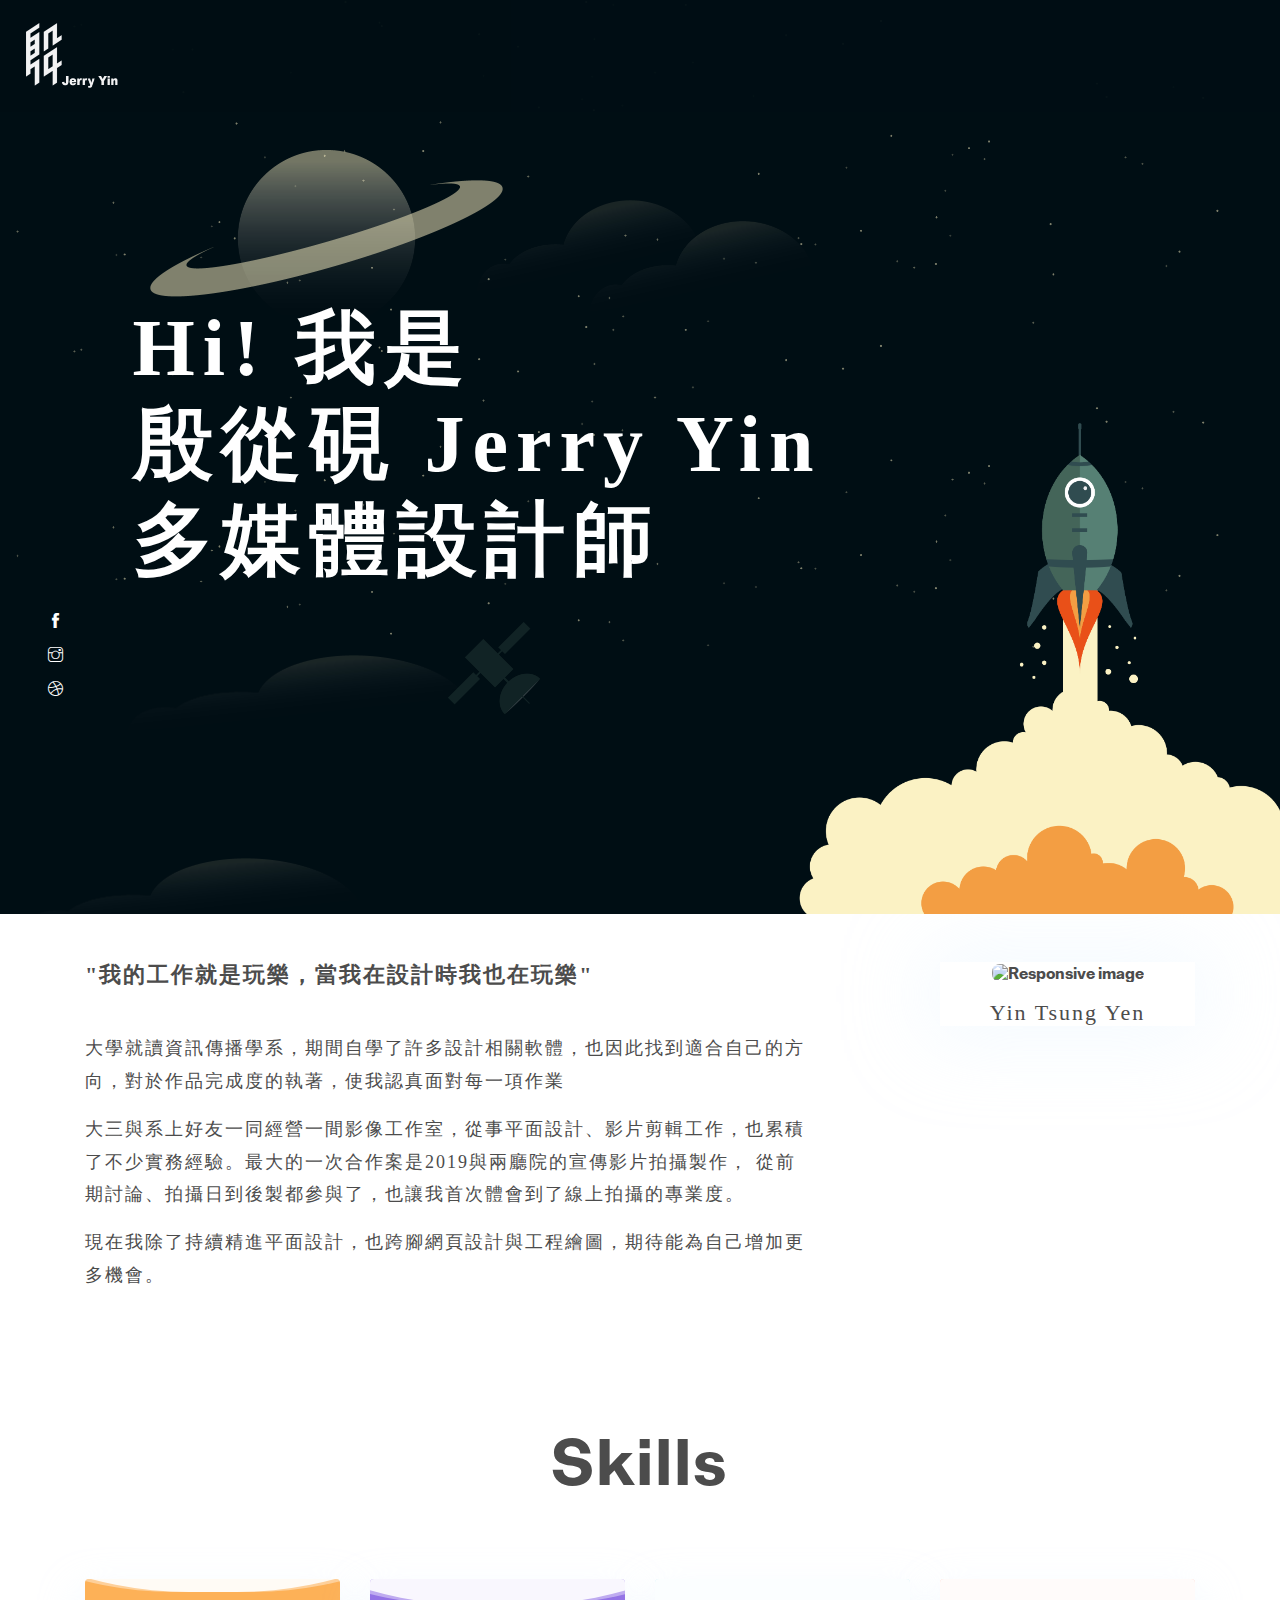
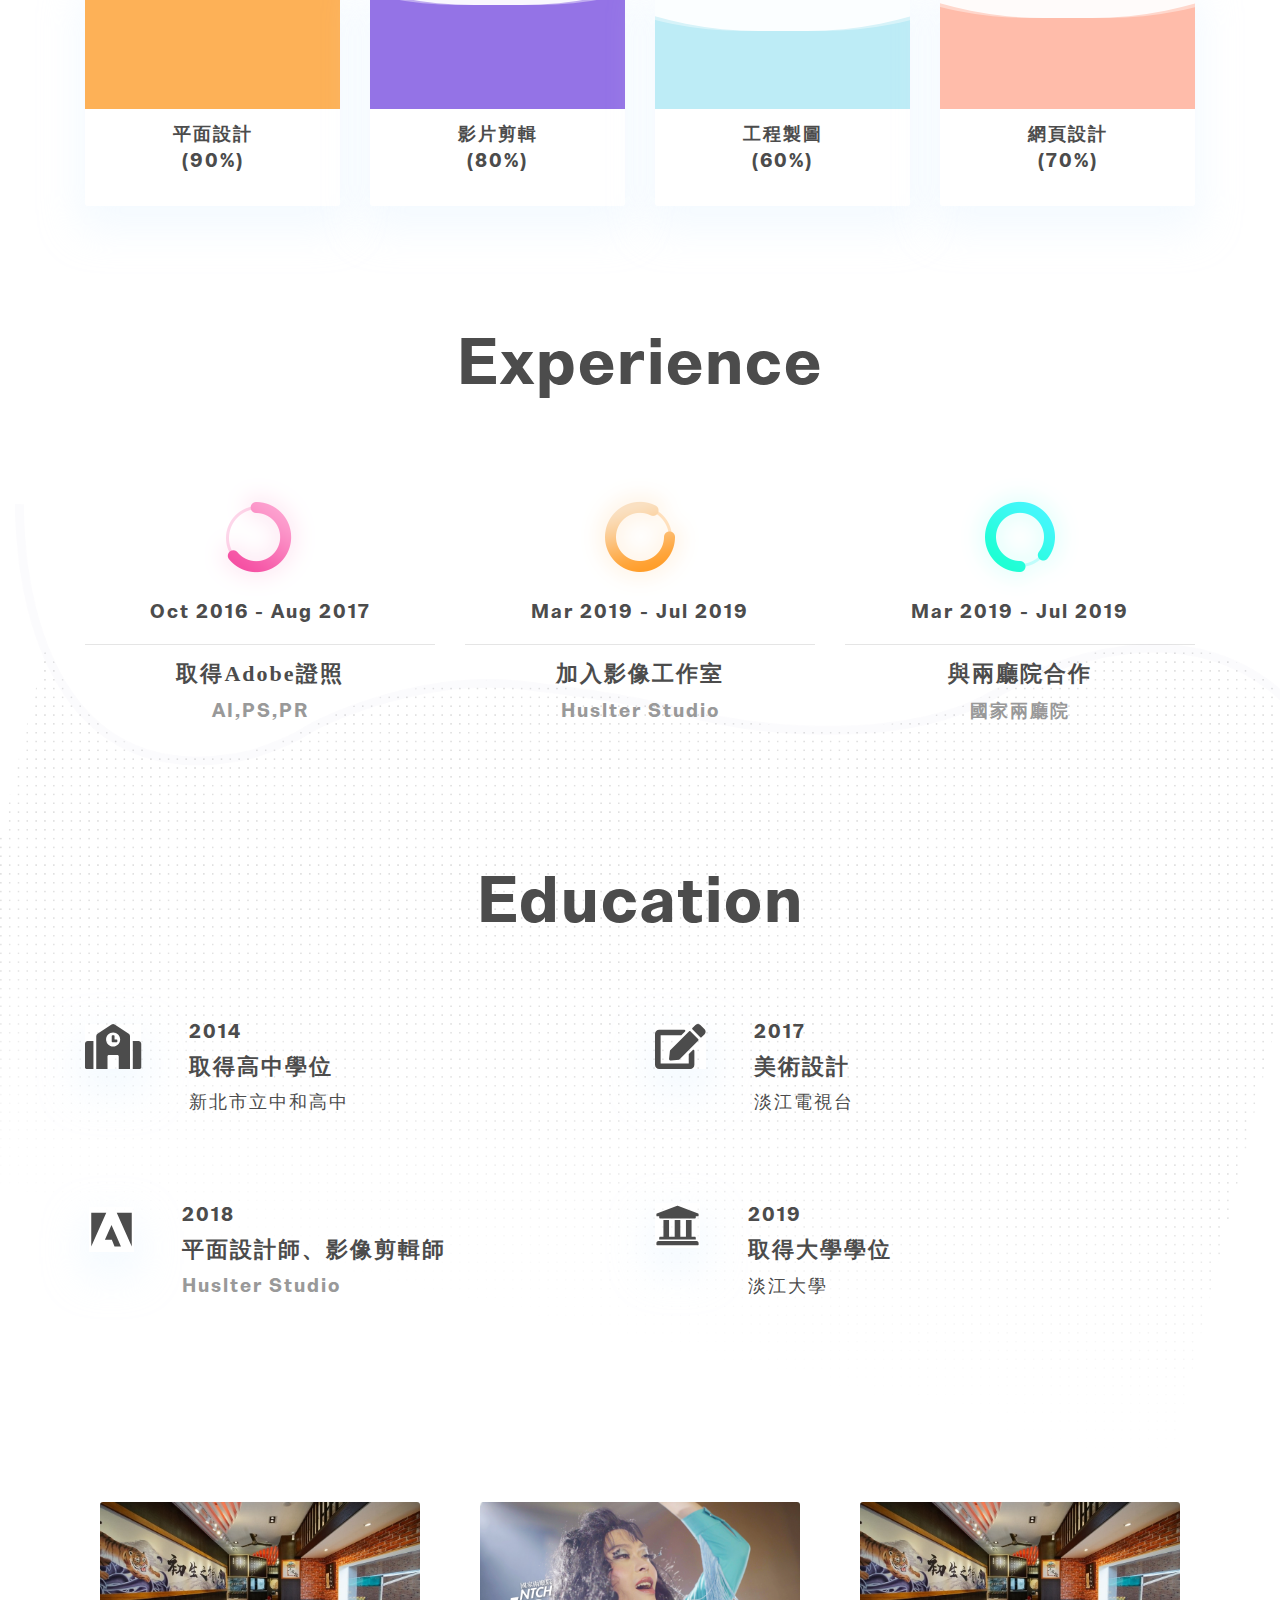
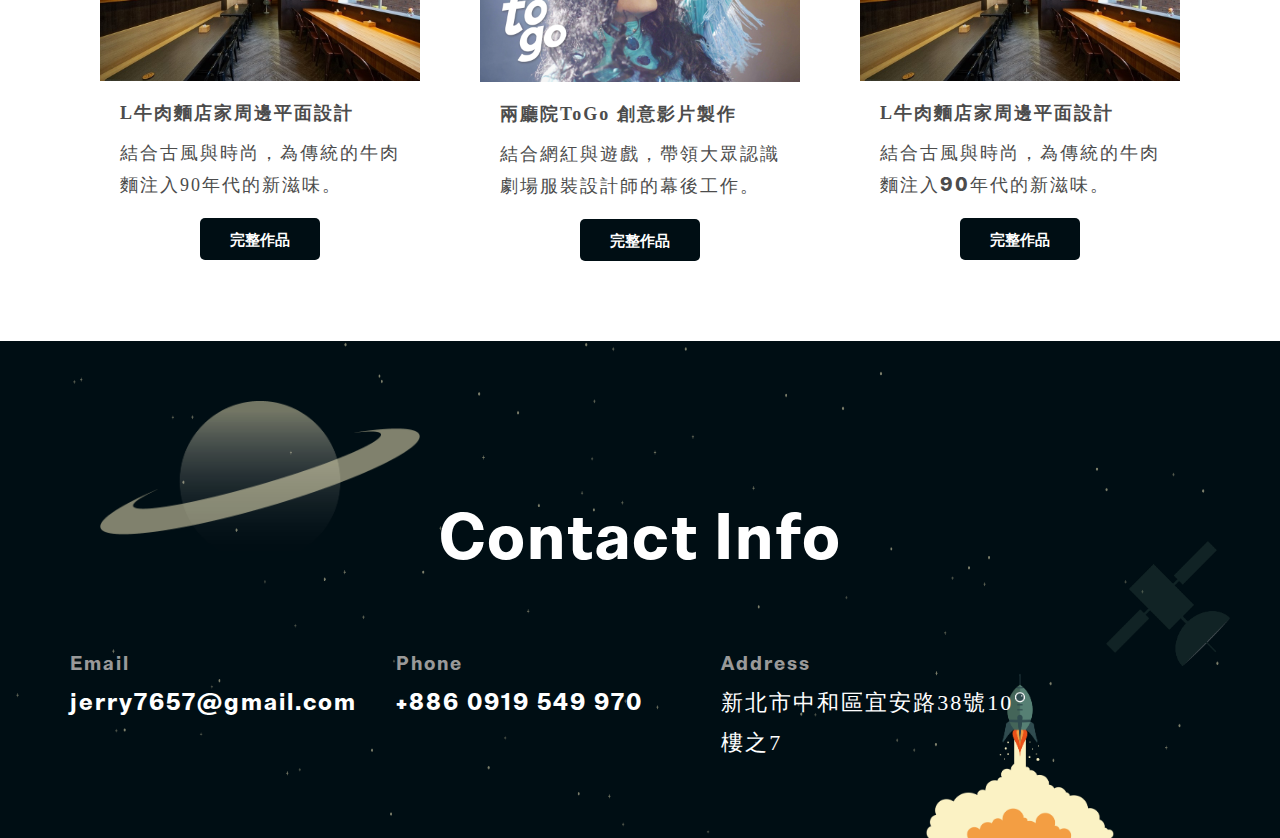
==== index.html @ ca817aaf "My_Portfolio" ====
<!DOCTYPE html>
<html lang="zxx">

<head>
  <meta charset="utf-8">
  <title>Jerry's Portfolio</title>

  <!-- mobile responsive meta -->
  <meta name="viewport" content="width=device-width, initial-scale=1">
  <meta name="viewport" content="width=device-width, initial-scale=1, maximum-scale=1">
  
  <!-- ** Plugins Needed for the Project ** -->
  <!-- Bootstrap -->
  <link rel="stylesheet" href="plugins/bootstrap/bootstrap.min.css">
  <!-- slick slider -->
  <link rel="stylesheet" href="plugins/slick/slick.css">
  <!-- themefy-icon -->
  <link rel="stylesheet" href="plugins/themify-icons/themify-icons.css">

  <!-- Main Stylesheet -->
  <link href="css/style.css" rel="stylesheet">
  
  <!--Favicon-->
  <link rel="shortcut icon" href="images/favicon.ico" type="image/x-icon">
  <link rel="icon" href="images/favicon.ico" type="image/x-icon">
  <link rel="stylesheet" href="css/all.css">

</head>

<body>
  

<header class="navigation fixed-top">
    <nav class="navbar navbar-expand-lg nav-bg">
        <a class="navbar-brand" href="index.html">
          <img class="img-fluid w-25" src="./images/illustrations/YinW.png" alt="Jerry Yin"></a>    
        
      </nav>
 
</header>

<!-- hero area -->
<section class="hero-area bg-primary" id="parallax">
  <div class="container">
    <div class="row">
      <div class="col-lg-11 mx-auto">
        <h1 class="text-white font-secondary font-weight-bold">Hi! 我是 <br> 殷從硯 Jerry Yin <br> 多媒體設計師</h1>
      </div>
    </div>
  </div>
 
  <div class="layer w-100 h-100" id="l2">
    <img class="img-fluid w-100 h-auto" src="images/illustrations/stars_footer.png" alt="bg-shape">
    <img class="img-fluid w-100 h-auto" src="images/illustrations/stars_footer.png" alt="bg-shape">
  </div>
  <div class="layer" id="l3">
    <img class="img-fluid w-25" src="images/illustrations/Artificial satellite.png" alt="bg-shape">
  </div>
  <div class="layer" id="l4">
    <img class="img-fluid w-50" src="images/illustrations/cloud1.png" alt="bg-shape">
  </div>
  <div class="layer" id="l5">
    <img class="img-fluid w-50" src="images/illustrations/planet.png" alt="bg-shape">
  </div>
  <div class="layer" id="l6">
    <img class="img-fluid w-50" src="images/illustrations/cloud2.png" alt="bg-shape">
  </div>
  <div class="layer" id="l8">
  </div>
  <div class="layer" id="l9">
  </div>
  <div class="layer" id="l7">
      <img class="img-fluid w-50" src="images/illustrations/cloud2.png" alt="bg-shape">
    </div>
    <div class="layer w-100" id="lb">
        <img class="img-fluid w-75" src="images/illustrations/rocket-bg.png" alt="bg-shape">
        </div>
  <!-- social icon -->
  <ul class="list-unstyled ml-5 mt-3 position-relative zindex-1">
    <li class="mb-3"><a class="text-white" href="https://www.facebook.com/profile.php?id=100001907795168"><i class="ti-facebook"></i></a></li>
    <li class="mb-3"><a class="text-white" href="https://www.instagram.com/jerry_yin_0919/?hl=zh-tw"><i class="ti-instagram"></i></a></li>
    <li class="mb-3"><a class="text-white" href="https://huslterstudio.weebly.com/"><i class="ti-dribbble"></i></a></li>
  </ul>
  <!-- /social icon -->
</section>
<!-- /hero area -->

<!-- about -->
<section class="section pt-5">
  <div class="container">
    <div class="row">
      <div class="col-md-8">
        <h4 class="font-weight-bold font-secondary">"我的工作就是玩樂，當我在設計時我也在玩樂"</h4>
        <br>
        <br>
        <p class="font-weight-normal font-secondary">大學就讀資訊傳播學系，期間自學了許多設計相關軟體，也因此找到適合自己的方向，對於作品完成度的執著，使我認真面對每一項作業
        </p>
        <p class="font-weight-normal font-secondary">大三與系上好友一同經營一間影像工作室，從事平面設計、影片剪輯工作，也累積了不少實務經驗。最大的一次合作案是2019與兩廳院的宣傳影片拍攝製作，
          從前期討論、拍攝日到後製都參與了，也讓我首次體會到了線上拍攝的專業度。
        </p>
        <p class="font-weight-normal font-secondary">現在我除了持續精進平面設計，也跨腳網頁設計與工程繪圖，期待能為自己增加更多機會。
          </p>
      </div>
      <div class="col-md-1 col-sm-3 col"></div>
      <div class="col-md-3 col-sm-6 text-center drag-lg-top mt-lg-0">
        <div class="shadow-down mb-4">
          <img src="images/about/author.jpg" alt="Responsive image" class="img-fluid rounded-lg">
          <br>
          <br>
        <h4 class="font-secondary">Yin Tsung Yen</h4>
        </div>
      </div>
    </div>
  </div>
</section>
<!-- /about -->

<!-- skills -->
<section class="section">
  <div class="container">
    <div class="row">
      <div class="col-lg-12 text-center">
        <h2 class="section-title">Skills</h2>
      </div>
      <div class="col-lg-3 col-sm-6 mb-4 mb-lg-0">
        <div class="card shadow text-center">
          <div class="position-relative rounded-top progress-wrapper" data-color="#fdb157">
            <div class="wave" data-progress="90%"></div>
          </div>
          <div class="card-footer bg-white">
            <h5 class="card-title font-weight-bold">平面設計 <p>(90%)</p></h5>
          </div>
        </div>
      </div>
      <div class="col-lg-3 col-sm-6 mb-4 mb-lg-0">
        <div class="card shadow text-center">
          <div class="position-relative rounded-top progress-wrapper" data-color="#9473e6">
            <div class="wave" data-progress="80%"></div>
          </div>
          <div class="card-footer bg-white">
            <h5 class="card-title font-weight-light font-weight-bold">影片剪輯 <p>(80%)</p></h5>
          </div>
        </div>
      </div>
      <div class="col-lg-3 col-sm-6 mb-4 mb-lg-0">
        <div class="card shadow text-center">
          <div class="position-relative rounded-top progress-wrapper" data-color="#bdecf6">
            <div class="wave" data-progress="60%"></div>
          </div>
          <div class="card-footer bg-white">
            <h5 class="card-title font-weight-light font-weight-bold">工程製圖 <p>(60%)</p></h5>
          </div>
        </div>
      </div>
      <div class="col-lg-3 col-sm-6 mb-4 mb-lg-0">
        <div class="card shadow text-center">
          <div class="position-relative rounded-top progress-wrapper" data-color="#ffbcaa">
            <div class="wave" data-progress="70%"></div>
          </div>
          <div class="card-footer bg-white">
            <h5 class="card-title font-weight-light font-weight-bold">網頁設計 <p>(70%)</p></h5>
          </div>
        </div>
      </div>
    </div>
  </div>
</section>
<!-- /skills -->

<!-- experience -->
<section class="section">
  <div class="container">
    <div class="row justify-content-around">
      <div class="col-lg-12 text-center">
        <h2 class="section-title">Experience</h2>
      </div>
      <div class="col-lg-4 col-md-4 text-center">
        <img src="images/experience/icon-1.png" alt="icon">
        <p class="mb-0">Oct 2016 - Aug 2017</p>
        <hr>
        <h4 class="font-weight-bold font-secondary">取得Adobe證照</h4>
        <p class="text-light">AI,PS,PR</p>
      </div>
      <div class="col-lg-4 col-md-4 text-center">
        <img src="images/experience/icon-2.png" alt="icon">
        <p class="mb-0">Mar 2019 - Jul 2019</p>
        <hr>
        <h4 class="font-weight-bold font-secondary">加入影像工作室</h4>
        <p class="text-light">Huslter Studio</p>
      </div>
      <div class="col-lg-4 col-md-4 text-center">
        <img src="images/experience/icon-3.png" alt="icon">
        <p class="mb-0">Mar 2019 - Jul 2019</p>
        <hr>
        <h4 class="font-weight-bold font-secondary">與兩廳院合作</h4>
        <p class="text-light font-weight-bold">國家兩廳院</p>
      </div>
    </div>
  </div>
</section>
<!-- ./experience -->

<!-- education -->
<section class="section position-relative">
  <div class="container">
    <div class="row">
      <div class="col-lg-12 text-center">
        <h2 class="section-title">Education</h2>
      </div>
      <div class="col-lg-6 col-md-6 mb-80">
        <div class="d-flex">
          <div class="mr-lg-5 mr-3 my-2">
            <i class="fas fa-school icon shadow"></i>
          </div>
          <div>
            <p class="mb-1">2014</p>
            <h4 class="font-weight-bold">取得高中學位</h4>
            <p class="mb-0 text-">新北市立中和高中</p>
          </div>
        </div>
      </div>
      <div class="col-lg-6 col-md-6 mb-80">
        <div class="d-flex">
          <div class="mr-lg-5 mr-4 my-2">
            <i class="fas fa-edit icon shadow"></i>
          </div>
          <div>
            <p class="mb-1">2017</p>
            <h4 class="font-weight-bold">美術設計</h4>
            <p class="mb-0 text-">淡江電視台</p>
          </div>
        </div>
      </div>
      <div class="col-lg-6 col-md-6 mb-80">
        <div class="d-flex">
          <div class="mr-lg-5 mr-3 my-2 ml-1">
            <i class="fab fa-adobe icon shadow"></i>
          </div>
          <div>
            <p class="mb-1">2018</p>
            <h4 class="font-weight-bold">平面設計師、影像剪輯師</h4>
            <p class="mb-0 text-light">Huslter Studio</p>
          </div>
        </div>
      </div>
      <div class="col-lg-6 col-md-6 mb-80">
        <div class="d-flex">
          <div class="mr-lg-5 mr-3 my-1">
            <i class="fas fa-university icon shadow"></i>
          </div>
          <div>
            <p class="mb-1">2019</p>
            <h4 class="font-weight-bold">取得大學學位</h4>
            <p class="mb-0 text-">淡江大學</p>
          </div>
        </div>
      </div>
    </div>
  </div>
  <!-- bg image -->
  <img class="img-fluid edu-bg-image w-100" src="images/backgrounds/education-bg.png" alt="bg-image">
</section>
<!-- /education -->



<!-- portfolio -->
<section class="section">
    <div class="container">
      <div class="card-deck">
          <div class="card col-lg-4 col-md-6 col-sm-6 mb-4 mb-lg-0">
              <img class="card-img-top" src="./images/portfolio/L-inside-min.jpg" alt="Card image cap">
              <div class="card-body">
                <h5 class="card-title font-weight-bold font-secondary">L牛肉麵店家周邊平面設計</h5>
                <p class="card-text font-secondary">結合古風與時尚，為傳統的牛肉麵注入90年代的新滋味。</p>
                <div class="text-center"><button type="button" class="btn btn-primary btn-sm" data-toggle="modal" data-target="#LModalCenter">完整作品</button></div>
                
              </div>
            </div>


              <!--modal-->

              <div class="modal fade bd-example-modal-lg" id="LModalCenter" tabindex="-1" role="dialog" aria-labelledby="exampleModalCenterTitle" aria-hidden="true">
                <div class="modal-dialog modal-dialog-centered modal-lg" role="document">
                  <div class="modal-content">
                    <div class="modal-header">
                      <h5 class="modal-title font-weight-bold font-secondary" id="exampleModalLongTitle">L牛肉麵店家周邊平面設計</h5>
                      <button type="button" class="close" data-dismiss="modal" aria-label="Close">
                        <span aria-hidden="true">&times;</span>
                      </button>
                    </div>
                    <div class="modal-body">
                      <div class="container-fluid">
                        <div class="row">
                          <div class="col-md-12"><img class="img-fluid" src="./images/portfolio/L-big.jpg" alt=""></div>
                          <div class="col-md-12">
                            <br>
                              <p class="font-weight-normal">L牛肉麵是在台北市大安區的一間餐廳，也是我參與平面設計的第一個舞台。<br>店面以暗色系為主，期待以時尚的視覺扭轉大眾對於牛肉麵店的既定印象。</p>
                          </div>
                          <div class="col-md-8">
                              <p class="font-weight-normal">老闆是個24歲的新鮮人，對於視覺呈現也特別要求，
                                  招牌那特別的L手勢是他身為年輕族群對現實社會挑戰的象徵。</p>
                                  <p class="font-weight-normal">店內有一個長達4公尺的大型壁畫框，老闆期望呈現大氣中國手繪風，我便與認識之插畫師一同設計一幅名為"初生之犢"的巨幅壁畫，
                                      傳達老闆年紀輕輕卻勇於在東區創業開店，頗有"初生之犢不畏虎"之感，也成功讓此畫成為店內最吸睛的作品。</p>
                                  <p class="font-weight-normal">除了巨幅壁畫之外，更設計了數幅海報文宣來行銷店家，湯頭新鮮的來源、老闆製麵
                                      的堅持、顧客安心的消費，都使用平面設計海報方式呈現。</p>
                          </div>
                          <div class="col-md-4 ml-auto">
                              <div id="carouselExampleIndicators" class="carousel slide" data-ride="carousel" data->
                                  <ol class="carousel-indicators">
                                    <li data-target="#carouselExampleIndicators" data-slide-to="0" class="active"></li>
                                    <li data-target="#carouselExampleIndicators" data-slide-to="1"></li>
                                    <li data-target="#carouselExampleIndicators" data-slide-to="2"></li>
                                  </ol>
                                  <div class="carousel-inner">
                                    <div class="carousel-item active">
                                        <img class="d-block w-100" src="./images/portfolio/L-sign-min.jpg" alt="First slide">
                                    </div>
                                    <div class="carousel-item">
                                      <img class="d-block w-100" src="./images/portfolio/noodles.jpg" alt="Second slide">
                                    </div>
                                    <div class="carousel-item">
                                      <img class="d-block w-100" src="./images/portfolio/soup2.jpg" alt="Third slide">
                                    </div>
                                  </div>
                                  <a class="carousel-control-prev" href="#carouselExampleIndicators" role="button" data-slide="prev">
                                    <span class="carousel-control-prev-icon" aria-hidden="true"></span>
                                    <span class="sr-only">Previous</span>
                                  </a>
                                  <a class="carousel-control-next" href="#carouselExampleIndicators" role="button" data-slide="next">
                                    <span class="carousel-control-next-icon" aria-hidden="true"></span>
                                    <span class="sr-only">Next</span>
                                  </a>
                                </div>
                          </div>
                        </div>
                      </div>
                    </div>
                    <div class="modal-footer">
                      <button type="button" class="btn btn-primary font-tertiary btn-sm" data-dismiss="modal">Close</button>
                    </div>
                  </div>
                </div>
              </div>
              <!-- /modal -->

            <div class="card col-lg-4 col-md-6 col-sm-6 mb-4 mb-lg-0">
              <img class="card-img-top" src="./images/portfolio/NTCH3.jpg" alt="Card image cap">
              <div class="card-body">
                <h5 class="card-title font-weight-bold font-secondary">兩廳院ToGo 創意影片製作</h5>
                <p class="card-text font-secondary">結合網紅與遊戲，帶領大眾認識劇場服裝設計師的幕後工作。</p>
                <div class="text-center"><button type="button" class="btn btn-primary btn-sm" data-toggle="modal" data-target="#NTCHModalCenter">完整作品</button></div>
              </div>
            </div>

            <!--modal-->

            <div class="modal fade bd-example-modal-lg" id="NTCHModalCenter" tabindex="-1" role="dialog" aria-labelledby="exampleModalCenterTitle" aria-hidden="true">
                <div class="modal-dialog modal-dialog-centered modal-lg" role="document">
                  <div class="modal-content">
                    <div class="modal-header">
                      <h5 class="modal-title font-weight-bold font-secondary" id="exampleModalLongTitle">兩廳院ToGo 創意影片製作</h5>
                      <button type="button" class="close" data-dismiss="modal" aria-label="Close">
                        <span aria-hidden="true">&times;</span>
                      </button>
                    </div>
                    <div class="modal-body">
                      <div class="container-fluid">
                        <div class="row">
                          <div class="col-md-12"><img class="img-fluid" src="./images/portfolio/L-big.jpg" alt=""></div>
                          <div class="col-md-12">
                            <br>
                              <p class="font-weight-normal">L牛肉麵是在台北市大安區的一間餐廳，也是我參與平面設計的第一個舞台。<br>店面以暗色系為主，期待以時尚的視覺扭轉大眾對於牛肉麵店的既定印象。</p>
                          </div>
                          <div class="col-md-8">
                              <p class="font-weight-normal">老闆是個24歲的新鮮人，對於視覺呈現也特別要求，
                                  招牌那特別的L手勢是他身為年輕族群對現實社會挑戰的象徵。</p>
                                  <p class="font-weight-normal">店內有一個長達4公尺的大型壁畫框，老闆期望呈現大氣中國手繪風，我便與認識之插畫師一同設計一幅名為"初生之犢"的巨幅壁畫，
                                      傳達老闆年紀輕輕卻勇於在東區創業開店，頗有"初生之犢不畏虎"之感，也成功讓此畫成為店內最吸睛的作品。</p>
                                  <p class="font-weight-normal">除了巨幅壁畫之外，更設計了數幅海報文宣來行銷店家，湯頭新鮮的來源、老闆製麵
                                      的堅持、顧客安心的消費，都使用平面設計海報方式呈現。</p>
                          </div>
                          <div class="col-md-4 ml-auto">
                              <div id="carouselExampleIndicators" class="carousel slide" data-ride="carousel" data->
                                  <ol class="carousel-indicators">
                                    <li data-target="#carouselExampleIndicators" data-slide-to="0" class="active"></li>
                                    <li data-target="#carouselExampleIndicators" data-slide-to="1"></li>
                                    <li data-target="#carouselExampleIndicators" data-slide-to="2"></li>
                                  </ol>
                                  <div class="carousel-inner">
                                    <div class="carousel-item active">
                                        <img class="d-block w-100" src="./images/portfolio/L-sign-min.jpg" alt="First slide">
                                    </div>
                                    <div class="carousel-item">
                                      <img class="d-block w-100" src="./images/portfolio/noodles.jpg" alt="Second slide">
                                    </div>
                                    <div class="carousel-item">
                                      <img class="d-block w-100" src="./images/portfolio/soup2.jpg" alt="Third slide">
                                    </div>
                                  </div>
                                  <a class="carousel-control-prev" href="#carouselExampleIndicators" role="button" data-slide="prev">
                                    <span class="carousel-control-prev-icon" aria-hidden="true"></span>
                                    <span class="sr-only">Previous</span>
                                  </a>
                                  <a class="carousel-control-next" href="#carouselExampleIndicators" role="button" data-slide="next">
                                    <span class="carousel-control-next-icon" aria-hidden="true"></span>
                                    <span class="sr-only">Next</span>
                                  </a>
                                </div>
                          </div>
                        </div>
                      </div>
                    </div>
                    <div class="modal-footer">
                      <button type="button" class="btn btn-primary font-tertiary btn-sm" data-dismiss="modal">Close</button>
                    </div>
                  </div>
                </div>
              </div>
              <!-- /modal -->

            <div class="card col-lg-4 col-md-6 col-sm-6 mb-4 mb-lg-0">
              <img class="card-img-top" src="./images/portfolio/L-inside-min.jpg" alt="Card image cap">
              <div class="card-body">
                <h5 class="card-title font-weight-bold font-secondary">L牛肉麵店家周邊平面設計</h5>
                <p class="card-text">結合古風與時尚，為傳統的牛肉麵注入90年代的新滋味。</p>
                <div class="text-center"><a href="#" class="btn btn-primary btn-sm">完整作品</a></div>
              </div>
            </div>      
    </div>
    </div>
</section>
<!-- /portfolio -->




<!-- footer -->
<footer class="footer-section position-relative bg-primary testimonial-bg-shapes">
  <div class="section">
    <div class="container">
        <div class="row">
            <div class="col-12 text-center">
              <h2 class="section-title text-white">Contact Info</h2>
            </div>
      <div class="row">
        <div class="col-md-4">
          <h5 class="text-light font-tertiary">Email</h5>
          <p class="text-white paragraph-lg font-tertiary">jerry7657@gmail.com</p>
        </div>
        <div class="col-md-4">
          <h5 class="text-light font-tertiary">Phone</h5>
          <p class="text-white paragraph-lg font-tertiary">+886 0919 549 970</p>
        </div>
        <div class="col-md-4">
          <h5 class="text-light font-tertiary">Address</h5>
          <p class="text-white paragraph-lg font-secondary">新北市中和區宜安路38號10樓之7</p>
        </div>
      </div>
    </div>
  </div>
  <div class="testimonial-bg-shapes">
      <img src="images/illustrations/stars_footer.png" alt="map" class="img-fluid bg-map h-100 w-100">
      <img src="images/illustrations/planet.png" alt="bg-shape" class="img-fluid bg-shape-1 w-25">
      <img src="images/illustrations/rocket-bg.png" alt="bg-shape" class="img-fluid bg-shape-2 w-25">
      <img src="images/illustrations/Artificial satellite.png" alt="bg-shape" class="img-fluid bg-shape-3 h-25">
  </div>
  
</footer>
<!-- /footer -->

<!-- jQuery -->
<script src="plugins/jQuery/jquery.min.js"></script>
<!-- Bootstrap JS -->
<script src="plugins/bootstrap/bootstrap.min.js"></script>
<!-- slick slider -->
<script src="plugins/slick/slick.min.js"></script>
<!-- filter -->
<script src="plugins/shuffle/shuffle.min.js"></script>

<!-- Main Script -->
<script src="js/script.js"></script>
<script src="./js/all.js"></script>


</body>
</html>
---- plugins/themify-icons/themify-icons.css ----
@font-face{font-family:themify;src:url(fonts/themify.eot?-fvbane);src:url(fonts/themify.eot?#iefix-fvbane) format('embedded-opentype'),url(fonts/themify.woff?-fvbane) format('woff'),url(fonts/themify.ttf?-fvbane) format('truetype'),url(fonts/themify.svg?-fvbane#themify) format('svg');font-weight:400;font-style:normal}[class*=" ti-"],[class^=ti-]{font-family:themify;speak:none;font-style:normal;font-weight:400;font-variant:normal;text-transform:none;line-height:1;-webkit-font-smoothing:antialiased;-moz-osx-font-smoothing:grayscale}.ti-wand:before{content:"\e600"}.ti-volume:before{content:"\e601"}.ti-user:before{content:"\e602"}.ti-unlock:before{content:"\e603"}.ti-unlink:before{content:"\e604"}.ti-trash:before{content:"\e605"}.ti-thought:before{content:"\e606"}.ti-target:before{content:"\e607"}.ti-tag:before{content:"\e608"}.ti-tablet:before{content:"\e609"}.ti-star:before{content:"\e60a"}.ti-spray:before{content:"\e60b"}.ti-signal:before{content:"\e60c"}.ti-shopping-cart:before{content:"\e60d"}.ti-shopping-cart-full:before{content:"\e60e"}.ti-settings:before{content:"\e60f"}.ti-search:before{content:"\e610"}.ti-zoom-in:before{content:"\e611"}.ti-zoom-out:before{content:"\e612"}.ti-cut:before{content:"\e613"}.ti-ruler:before{content:"\e614"}.ti-ruler-pencil:before{content:"\e615"}.ti-ruler-alt:before{content:"\e616"}.ti-bookmark:before{content:"\e617"}.ti-bookmark-alt:before{content:"\e618"}.ti-reload:before{content:"\e619"}.ti-plus:before{content:"\e61a"}.ti-pin:before{content:"\e61b"}.ti-pencil:before{content:"\e61c"}.ti-pencil-alt:before{content:"\e61d"}.ti-paint-roller:before{content:"\e61e"}.ti-paint-bucket:before{content:"\e61f"}.ti-na:before{content:"\e620"}.ti-mobile:before{content:"\e621"}.ti-minus:before{content:"\e622"}.ti-medall:before{content:"\e623"}.ti-medall-alt:before{content:"\e624"}.ti-marker:before{content:"\e625"}.ti-marker-alt:before{content:"\e626"}.ti-arrow-up:before{content:"\e627"}.ti-arrow-right:before{content:"\e628"}.ti-arrow-left:before{content:"\e629"}.ti-arrow-down:before{content:"\e62a"}.ti-lock:before{content:"\e62b"}.ti-location-arrow:before{content:"\e62c"}.ti-link:before{content:"\e62d"}.ti-layout:before{content:"\e62e"}.ti-layers:before{content:"\e62f"}.ti-layers-alt:before{content:"\e630"}.ti-key:before{content:"\e631"}.ti-import:before{content:"\e632"}.ti-image:before{content:"\e633"}.ti-heart:before{content:"\e634"}.ti-heart-broken:before{content:"\e635"}.ti-hand-stop:before{content:"\e636"}.ti-hand-open:before{content:"\e637"}.ti-hand-drag:before{content:"\e638"}.ti-folder:before{content:"\e639"}.ti-flag:before{content:"\e63a"}.ti-flag-alt:before{content:"\e63b"}.ti-flag-alt-2:before{content:"\e63c"}.ti-eye:before{content:"\e63d"}.ti-export:before{content:"\e63e"}.ti-exchange-vertical:before{content:"\e63f"}.ti-desktop:before{content:"\e640"}.ti-cup:before{content:"\e641"}.ti-crown:before{content:"\e642"}.ti-comments:before{content:"\e643"}.ti-comment:before{content:"\e644"}.ti-comment-alt:before{content:"\e645"}.ti-close:before{content:"\e646"}.ti-clip:before{content:"\e647"}.ti-angle-up:before{content:"\e648"}.ti-angle-right:before{content:"\e649"}.ti-angle-left:before{content:"\e64a"}.ti-angle-down:before{content:"\e64b"}.ti-check:before{content:"\e64c"}.ti-check-box:before{content:"\e64d"}.ti-camera:before{content:"\e64e"}.ti-announcement:before{content:"\e64f"}.ti-brush:before{content:"\e650"}.ti-briefcase:before{content:"\e651"}.ti-bolt:before{content:"\e652"}.ti-bolt-alt:before{content:"\e653"}.ti-blackboard:before{content:"\e654"}.ti-bag:before{content:"\e655"}.ti-move:before{content:"\e656"}.ti-arrows-vertical:before{content:"\e657"}.ti-arrows-horizontal:before{content:"\e658"}.ti-fullscreen:before{content:"\e659"}.ti-arrow-top-right:before{content:"\e65a"}.ti-arrow-top-left:before{content:"\e65b"}.ti-arrow-circle-up:before{content:"\e65c"}.ti-arrow-circle-right:before{content:"\e65d"}.ti-arrow-circle-left:before{content:"\e65e"}.ti-arrow-circle-down:before{content:"\e65f"}.ti-angle-double-up:before{content:"\e660"}.ti-angle-double-right:before{content:"\e661"}.ti-angle-double-left:before{content:"\e662"}.ti-angle-double-down:before{content:"\e663"}.ti-zip:before{content:"\e664"}.ti-world:before{content:"\e665"}.ti-wheelchair:before{content:"\e666"}.ti-view-list:before{content:"\e667"}.ti-view-list-alt:before{content:"\e668"}.ti-view-grid:before{content:"\e669"}.ti-uppercase:before{content:"\e66a"}.ti-upload:before{content:"\e66b"}.ti-underline:before{content:"\e66c"}.ti-truck:before{content:"\e66d"}.ti-timer:before{content:"\e66e"}.ti-ticket:before{content:"\e66f"}.ti-thumb-up:before{content:"\e670"}.ti-thumb-down:before{content:"\e671"}.ti-text:before{content:"\e672"}.ti-stats-up:before{content:"\e673"}.ti-stats-down:before{content:"\e674"}.ti-split-v:before{content:"\e675"}.ti-split-h:before{content:"\e676"}.ti-smallcap:before{content:"\e677"}.ti-shine:before{content:"\e678"}.ti-shift-right:before{content:"\e679"}.ti-shift-left:before{content:"\e67a"}.ti-shield:before{content:"\e67b"}.ti-notepad:before{content:"\e67c"}.ti-server:before{content:"\e67d"}.ti-quote-right:before{content:"\e67e"}.ti-quote-left:before{content:"\e67f"}.ti-pulse:before{content:"\e680"}.ti-printer:before{content:"\e681"}.ti-power-off:before{content:"\e682"}.ti-plug:before{content:"\e683"}.ti-pie-chart:before{content:"\e684"}.ti-paragraph:before{content:"\e685"}.ti-panel:before{content:"\e686"}.ti-package:before{content:"\e687"}.ti-music:before{content:"\e688"}.ti-music-alt:before{content:"\e689"}.ti-mouse:before{content:"\e68a"}.ti-mouse-alt:before{content:"\e68b"}.ti-money:before{content:"\e68c"}.ti-microphone:before{content:"\e68d"}.ti-menu:before{content:"\e68e"}.ti-menu-alt:before{content:"\e68f"}.ti-map:before{content:"\e690"}.ti-map-alt:before{content:"\e691"}.ti-loop:before{content:"\e692"}.ti-location-pin:before{content:"\e693"}.ti-list:before{content:"\e694"}.ti-light-bulb:before{content:"\e695"}.ti-Italic:before{content:"\e696"}.ti-info:before{content:"\e697"}.ti-infinite:before{content:"\e698"}.ti-id-badge:before{content:"\e699"}.ti-hummer:before{content:"\e69a"}.ti-home:before{content:"\e69b"}.ti-help:before{content:"\e69c"}.ti-headphone:before{content:"\e69d"}.ti-harddrives:before{content:"\e69e"}.ti-harddrive:before{content:"\e69f"}.ti-gift:before{content:"\e6a0"}.ti-game:before{content:"\e6a1"}.ti-filter:before{content:"\e6a2"}.ti-files:before{content:"\e6a3"}.ti-file:before{content:"\e6a4"}.ti-eraser:before{content:"\e6a5"}.ti-envelope:before{content:"\e6a6"}.ti-download:before{content:"\e6a7"}.ti-direction:before{content:"\e6a8"}.ti-direction-alt:before{content:"\e6a9"}.ti-dashboard:before{content:"\e6aa"}.ti-control-stop:before{content:"\e6ab"}.ti-control-shuffle:before{content:"\e6ac"}.ti-control-play:before{content:"\e6ad"}.ti-control-pause:before{content:"\e6ae"}.ti-control-forward:before{content:"\e6af"}.ti-control-backward:before{content:"\e6b0"}.ti-cloud:before{content:"\e6b1"}.ti-cloud-up:before{content:"\e6b2"}.ti-cloud-down:before{content:"\e6b3"}.ti-clipboard:before{content:"\e6b4"}.ti-car:before{content:"\e6b5"}.ti-calendar:before{content:"\e6b6"}.ti-book:before{content:"\e6b7"}.ti-bell:before{content:"\e6b8"}.ti-basketball:before{content:"\e6b9"}.ti-bar-chart:before{content:"\e6ba"}.ti-bar-chart-alt:before{content:"\e6bb"}.ti-back-right:before{content:"\e6bc"}.ti-back-left:before{content:"\e6bd"}.ti-arrows-corner:before{content:"\e6be"}.ti-archive:before{content:"\e6bf"}.ti-anchor:before{content:"\e6c0"}.ti-align-right:before{content:"\e6c1"}.ti-align-left:before{content:"\e6c2"}.ti-align-justify:before{content:"\e6c3"}.ti-align-center:before{content:"\e6c4"}.ti-alert:before{content:"\e6c5"}.ti-alarm-clock:before{content:"\e6c6"}.ti-agenda:before{content:"\e6c7"}.ti-write:before{content:"\e6c8"}.ti-window:before{content:"\e6c9"}.ti-widgetized:before{content:"\e6ca"}.ti-widget:before{content:"\e6cb"}.ti-widget-alt:before{content:"\e6cc"}.ti-wallet:before{content:"\e6cd"}.ti-video-clapper:before{content:"\e6ce"}.ti-video-camera:before{content:"\e6cf"}.ti-vector:before{content:"\e6d0"}.ti-themify-logo:before{content:"\e6d1"}.ti-themify-favicon:before{content:"\e6d2"}.ti-themify-favicon-alt:before{content:"\e6d3"}.ti-support:before{content:"\e6d4"}.ti-stamp:before{content:"\e6d5"}.ti-split-v-alt:before{content:"\e6d6"}.ti-slice:before{content:"\e6d7"}.ti-shortcode:before{content:"\e6d8"}.ti-shift-right-alt:before{content:"\e6d9"}.ti-shift-left-alt:before{content:"\e6da"}.ti-ruler-alt-2:before{content:"\e6db"}.ti-receipt:before{content:"\e6dc"}.ti-pin2:before{content:"\e6dd"}.ti-pin-alt:before{content:"\e6de"}.ti-pencil-alt2:before{content:"\e6df"}.ti-palette:before{content:"\e6e0"}.ti-more:before{content:"\e6e1"}.ti-more-alt:before{content:"\e6e2"}.ti-microphone-alt:before{content:"\e6e3"}.ti-magnet:before{content:"\e6e4"}.ti-line-double:before{content:"\e6e5"}.ti-line-dotted:before{content:"\e6e6"}.ti-line-dashed:before{content:"\e6e7"}.ti-layout-width-full:before{content:"\e6e8"}.ti-layout-width-default:before{content:"\e6e9"}.ti-layout-width-default-alt:before{content:"\e6ea"}.ti-layout-tab:before{content:"\e6eb"}.ti-layout-tab-window:before{content:"\e6ec"}.ti-layout-tab-v:before{content:"\e6ed"}.ti-layout-tab-min:before{content:"\e6ee"}.ti-layout-slider:before{content:"\e6ef"}.ti-layout-slider-alt:before{content:"\e6f0"}.ti-layout-sidebar-right:before{content:"\e6f1"}.ti-layout-sidebar-none:before{content:"\e6f2"}.ti-layout-sidebar-left:before{content:"\e6f3"}.ti-layout-placeholder:before{content:"\e6f4"}.ti-layout-menu:before{content:"\e6f5"}.ti-layout-menu-v:before{content:"\e6f6"}.ti-layout-menu-separated:before{content:"\e6f7"}.ti-layout-menu-full:before{content:"\e6f8"}.ti-layout-media-right-alt:before{content:"\e6f9"}.ti-layout-media-right:before{content:"\e6fa"}.ti-layout-media-overlay:before{content:"\e6fb"}.ti-layout-media-overlay-alt:before{content:"\e6fc"}.ti-layout-media-overlay-alt-2:before{content:"\e6fd"}.ti-layout-media-left-alt:before{content:"\e6fe"}.ti-layout-media-left:before{content:"\e6ff"}.ti-layout-media-center-alt:before{content:"\e700"}.ti-layout-media-center:before{content:"\e701"}.ti-layout-list-thumb:before{content:"\e702"}.ti-layout-list-thumb-alt:before{content:"\e703"}.ti-layout-list-post:before{content:"\e704"}.ti-layout-list-large-image:before{content:"\e705"}.ti-layout-line-solid:before{content:"\e706"}.ti-layout-grid4:before{content:"\e707"}.ti-layout-grid3:before{content:"\e708"}.ti-layout-grid2:before{content:"\e709"}.ti-layout-grid2-thumb:before{content:"\e70a"}.ti-layout-cta-right:before{content:"\e70b"}.ti-layout-cta-left:before{content:"\e70c"}.ti-layout-cta-center:before{content:"\e70d"}.ti-layout-cta-btn-right:before{content:"\e70e"}.ti-layout-cta-btn-left:before{content:"\e70f"}.ti-layout-column4:before{content:"\e710"}.ti-layout-column3:before{content:"\e711"}.ti-layout-column2:before{content:"\e712"}.ti-layout-accordion-separated:before{content:"\e713"}.ti-layout-accordion-merged:before{content:"\e714"}.ti-layout-accordion-list:before{content:"\e715"}.ti-ink-pen:before{content:"\e716"}.ti-info-alt:before{content:"\e717"}.ti-help-alt:before{content:"\e718"}.ti-headphone-alt:before{content:"\e719"}.ti-hand-point-up:before{content:"\e71a"}.ti-hand-point-right:before{content:"\e71b"}.ti-hand-point-left:before{content:"\e71c"}.ti-hand-point-down:before{content:"\e71d"}.ti-gallery:before{content:"\e71e"}.ti-face-smile:before{content:"\e71f"}.ti-face-sad:before{content:"\e720"}.ti-credit-card:before{content:"\e721"}.ti-control-skip-forward:before{content:"\e722"}.ti-control-skip-backward:before{content:"\e723"}.ti-control-record:before{content:"\e724"}.ti-control-eject:before{content:"\e725"}.ti-comments-smiley:before{content:"\e726"}.ti-brush-alt:before{content:"\e727"}.ti-youtube:before{content:"\e728"}.ti-vimeo:before{content:"\e729"}.ti-twitter:before{content:"\e72a"}.ti-time:before{content:"\e72b"}.ti-tumblr:before{content:"\e72c"}.ti-skype:before{content:"\e72d"}.ti-share:before{content:"\e72e"}.ti-share-alt:before{content:"\e72f"}.ti-rocket:before{content:"\e730"}.ti-pinterest:before{content:"\e731"}.ti-new-window:before{content:"\e732"}.ti-microsoft:before{content:"\e733"}.ti-list-ol:before{content:"\e734"}.ti-linkedin:before{content:"\e735"}.ti-layout-sidebar-2:before{content:"\e736"}.ti-layout-grid4-alt:before{content:"\e737"}.ti-layout-grid3-alt:before{content:"\e738"}.ti-layout-grid2-alt:before{content:"\e739"}.ti-layout-column4-alt:before{content:"\e73a"}.ti-layout-column3-alt:before{content:"\e73b"}.ti-layout-column2-alt:before{content:"\e73c"}.ti-instagram:before{content:"\e73d"}.ti-google:before{content:"\e73e"}.ti-github:before{content:"\e73f"}.ti-flickr:before{content:"\e740"}.ti-facebook:before{content:"\e741"}.ti-dropbox:before{content:"\e742"}.ti-dribbble:before{content:"\e743"}.ti-apple:before{content:"\e744"}.ti-android:before{content:"\e745"}.ti-save:before{content:"\e746"}.ti-save-alt:before{content:"\e747"}.ti-yahoo:before{content:"\e748"}.ti-wordpress:before{content:"\e749"}.ti-vimeo-alt:before{content:"\e74a"}.ti-twitter-alt:before{content:"\e74b"}.ti-tumblr-alt:before{content:"\e74c"}.ti-trello:before{content:"\e74d"}.ti-stack-overflow:before{content:"\e74e"}.ti-soundcloud:before{content:"\e74f"}.ti-sharethis:before{content:"\e750"}.ti-sharethis-alt:before{content:"\e751"}.ti-reddit:before{content:"\e752"}.ti-pinterest-alt:before{content:"\e753"}.ti-microsoft-alt:before{content:"\e754"}.ti-linux:before{content:"\e755"}.ti-jsfiddle:before{content:"\e756"}.ti-joomla:before{content:"\e757"}.ti-html5:before{content:"\e758"}.ti-flickr-alt:before{content:"\e759"}.ti-email:before{content:"\e75a"}.ti-drupal:before{content:"\e75b"}.ti-dropbox-alt:before{content:"\e75c"}.ti-css3:before{content:"\e75d"}.ti-rss:before{content:"\e75e"}.ti-rss-alt:before{content:"\e75f"}
---- css/style.css ----
/*!------------------------------------------------------------------
[MAIN STYLESHEET]

PROJECT:	Project Name
VERSION:	Versoin Number
-------------------------------------------------------------------*/
/*------------------------------------------------------------------
[TABLE OF CONTENTS]
-------------------------------------------------------------------*/
/*  typography */
@import url("https://fonts.googleapis.com/css?family=Playfair+Display:400,700|Roboto:300,400,500,700");
@font-face {
  font-family: "BwNistaInt-xBd";
  src: url("../plugins/fonts/BwNistaInt-xBd.woff") format("woff");
  font-style: normal;
  font-display: swap;
}

body {
  line-height: 1.2;
  font-family: "BwNistaInt-xBd", "微軟正黑體";
  -webkit-font-smoothing: antialiased;
  font-size: 15px;
  color: #4c4c4c;
}

body::-webkit-scrollbar {
  display: none;
}

p,
.paragraph {
  font-weight: 400;
  color: #4c4c4c;
  font-size: 18px;
  line-height: 1.8;
  font-family: "BwNistaInt-xBd", "微軟正黑體";
  letter-spacing: 2px;
}

p-lg,
.paragraph-lg {
  font-size: 22px;
}

h1,
h2,
h3,
h4,
h5,
h6 {
  color: #4c4c4c;
  font-family: "Playfair Display", "微軟正黑體", serif;
  line-height: 1.2;
  letter-spacing: 2px;
}

h1,
.h1 {
  font-size: 80px;
  letter-spacing: 8px;
}

@media (max-width: 991px) {
  h1,
  .h1 {
    font-size: 65px;
  }
}

h2,
.h2 {
  font-size: 60px;
}

@media (max-width: 991px) {
  h2,
  .h2 {
    font-size: 50px;
  }
}

h3,
.h3 {
  font-size: 40px;
  letter-spacing: 8px;
}

h4,
.h4 {
  font-size: 22px;
}

h5,
.h5 {
  font-size: 18px;
}

h6,
.h6 {
  font-size: 14px;
}

/* Button style */
.btn {
  font-size: 22px;
  font-family: "Playfair Display", "微軟正黑體", serif;
  text-transform: capitalize;
  padding: 16px 44px;
  border-radius: 5px;
  font-weight: 600;
  border: 0;
  position: relative;
  z-index: 1;
  transition: 0.2s ease;
}

.btn:focus {
  outline: 0;
  box-shadow: none !important;
}

.btn:active {
  box-shadow: none;
}

.btn-sm {
  font-size: 15px;
  padding: 10px 30px;
}

.btn-xs {
  padding: 5px 10px;
  font-size: 15px;
}

.btn-primary {
  background: #000e14;
  color: #fff;
}

.btn-primary:active {
  background: #000e14 !important;
}

.btn-primary:hover {
  background: #000e14;
}

.btn-primary.focus,
.btn-primary.active {
  background: #000e14 !important;
  box-shadow: none !important;
}

.btn-transparent {
  background: transparent;
  color: #000e14;
  font-weight: bold;
}

.btn-transparent:active,
.btn-transparent:hover {
  color: #000e14;
}

body {
  background-color: #fff;
  overflow-x: hidden;
}

::-moz-selection {
  background: #000e14;
  color: #fff;
}

::selection {
  background: #000e14;
  color: #fff;
}

/* preloader */
.preloader {
  position: fixed;
  top: 0;
  left: 0;
  right: 0;
  bottom: 0;
  background-color: #fff;
  z-index: 999;
  display: flex;
  align-items: center;
  justify-content: center;
}

ol,
ul {
  list-style-type: none;
  margin: 0px;
}

img {
  vertical-align: middle;
  border: 0;
}

a,
a:hover,
a:focus {
  text-decoration: none;
}

a,
button,
select {
  cursor: pointer;
  transition: 0.2s ease;
}

a:focus,
button:focus,
select:focus {
  outline: 0;
}

a.text-dark:hover {
  color: #000e14 !important;
}

a:hover {
  color: #000e14;
}

.slick-slide {
  outline: 0;
}

.section {
  padding-top: 60px;
  padding-bottom: 60px;
}

.section-title {
  margin-bottom: 80px;
  font-family: "BwNistaInt-xBd", "微軟正黑體";
}

.bg-cover {
  background-size: cover;
  background-position: center center;
  background-repeat: no-repeat;
}

/* overlay */
.overlay {
  position: relative;
}

.overlay::before {
  position: absolute;
  content: "";
  height: 100%;
  width: 100%;
  top: 0;
  left: 0;
  background: #000;
  opacity: 0.5;
}

.outline-0 {
  outline: 0 !important;
}

.d-unset {
  display: unset !important;
}

.bg-primary {
  background: #000e14 !important;
}

.bg-gray {
  background: #eaeaea !important;
}

.text-primary {
  color: #000e14 !important;
}

.text-color {
  color: #4c4c4c;
}

.text-dark {
  color: #000 !important;
}

.text-light {
  color: #999999 !important;
}

.mb-10 {
  margin-bottom: 10px !important;
}

.mb-20 {
  margin-bottom: 20px !important;
}

.mb-30 {
  margin-bottom: 30px !important;
}

.mb-40 {
  margin-bottom: 40px !important;
}

.mb-50 {
  margin-bottom: 50px !important;
}

.mb-60 {
  margin-bottom: 60px !important;
}

.mb-70 {
  margin-bottom: 70px !important;
}

.mb-80 {
  margin-bottom: 80px !important;
}

.mb-90 {
  margin-bottom: 90px !important;
}

.mb-100 {
  margin-bottom: 100px !important;
}

.zindex-1 {
  z-index: 1;
}

.rounded-lg {
  border-radius: 8px;
}

.overflow-hidden {
  overflow: hidden;
}

.font-secondary {
  font-family: "Microsoft YaHei" !important;
}

.font-tertiary {
  font-family: "BwNistaInt-xBd" !important;
}

.shadow {
  box-shadow: 0px 18px 39.1px 6.9px rgba(224, 241, 255, 0.34) !important;
}

.bg-dark {
  background-color: #222222 !important;
}

/* icon */
.icon {
  font-size: 45px;
}

.icon-bg {
  height: 100px;
  width: 100px;
  line-height: 100px;
  text-align: center;
}

.icon-light {
  color: #c8d5ef;
}

/* /icon */
/* slick slider */
.slick-dots {
  text-align: center;
  padding-left: 0;
}

.slick-dots li {
  display: inline-block;
  margin: 2px;
}

.slick-dots li.slick-active button {
  background: #fff;
  width: 25px;
}

.slick-dots li button {
  height: 6px;
  width: 12px;
  background: rgba(255, 255, 255, 0.5);
  color: transparent;
  border-radius: 10px;
  overflow: hidden;
  transition: 0.2s ease;
  border: 0;
}

/* /slick slider */
/* form */
.form-control {
  border: 0;
  border-radius: 0;
  border-bottom: 1px solid #c7c7c7;
  height: 60px;
}

.form-control:focus {
  border-color: #000e14;
  outline: 0;
  box-shadow: none !important;
}

textarea.form-control {
  height: 120px;
}

/* /form */
/* card */
.card {
  border: 0;
}

.card-header {
  border: 0;
}

.card-footer {
  border: 0;
}

.card-title {
  border: 0;
  letter-spacing: 2px;
  line-height: 24px;
}

/* /card */
.navigation {
  padding: 10px;
  background: #000e14;
  opacity: 95%;
  transition: 0.3s ease;
}

.navigation.nav-bg {
  padding: 5px 20px;
}

@media (max-width: 991px) {
  .navigation.nav-bg {
    padding: 5px 10px;
  }
}

@media (max-width: 991px) {
  .navigation {
    padding: 10px;
    background: #000e14;
    opacity: 95%;
  }
}

.navbar .nav-item .nav-link {
  font-family: "BwNistaInt-xBd";
  text-transform: uppercase;
  padding: 15px;
}

.navbar .nav-item.active {
  font-weight: bold;
}

.navbar-dark .navbar-nav .nav-link {
  color: #fff;
}

.hero-area {
  padding: 300px 0 200px;
  position: relative;
}

@media (max-width: 767px) {
  .hero-area {
    padding: 250px 0 150px;
    overflow: hidden;
  }
}

.hero-area h1 {
  position: relative;
  z-index: 2;
}

.layer {
  position: absolute;
  z-index: 1;
}

#l1 {
  bottom: 0;
  left: 0;
}

#l2 {
  top: 0px;
  left: 0px;
  opacity: 50%;
}

#l3 {
  bottom: 200px;
  left: 35%;
}

#l4 {
  top: 200px;
  right: 10%;
}

#l5 {
  top: 150px;
  left: 150px;
}

#l6 {
  bottom: 20%;
  left: 10%;
}

#l7 {
  bottom: -20px;
  left: 20px;
}

#l8 {
  bottom: 160px;
  right: 45%;
}

#l9 {
  top: 10%;
  right: -20%;
}

#lb {
  bottom: 0;
  margin-left: 600px;
  margin-right: 100px;
}

.layer-bg {
  position: absolute;
  bottom: 0;
  margin-left: 600px;
  margin-right: 100px;
}

/* skills */
.progress-wrapper {
  height: 130px;
  overflow: hidden;
}

.wave {
  position: absolute;
  width: 100%;
  height: 100%;
}

.wave::before,
.wave::after {
  content: "";
  position: absolute;
  width: 800px;
  height: 800px;
  bottom: 0;
  left: 50%;
  background-color: rgba(255, 255, 255, 0.4);
  border-radius: 45%;
  -webkit-transform: translateX(-50%) rotate(0);
  transform: translateX(-50%) rotate(0);
  -webkit-animation: rotate 6s linear infinite;
  animation: rotate 6s linear infinite;
  z-index: 10;
}

.wave::after {
  border-radius: 47%;
  background-color: rgba(255, 255, 255, 0.9);
  -webkit-transform: translateX(-50%) rotate(0);
  transform: translateX(-50%) rotate(0);
  -webkit-animation: rotate 10s linear -5s infinite;
  animation: rotate 10s linear -5s infinite;
  z-index: 20;
}

@-webkit-keyframes rotate {
  50% {
    -webkit-transform: translateX(-50%) rotate(180deg);
    transform: translateX(-50%) rotate(180deg);
  }
  100% {
    -webkit-transform: translateX(-50%) rotate(360deg);
    transform: translateX(-50%) rotate(360deg);
  }
}

@keyframes rotate {
  50% {
    -webkit-transform: translateX(-50%) rotate(180deg);
    transform: translateX(-50%) rotate(180deg);
  }
  100% {
    -webkit-transform: translateX(-50%) rotate(360deg);
    transform: translateX(-50%) rotate(360deg);
  }
}

/* /skills */
/* education */
.edu-bg-image {
  position: absolute;
  left: 0;
  top: -300px;
  z-index: -1;
}

/* /education */
/* service */
.hover-bg-primary {
  transition: 0.3s ease;
}

.hover-bg-primary:hover {
  background: #000e14;
}

.hover-bg-primary:hover * {
  color: #fff;
}

.active-bg-primary {
  transition: 0.3s ease;
  background: #000e14;
}

.active-bg-primary * {
  color: #fff;
}

.hover-shadow {
  transition: 0.2s ease;
}

.hover-shadow:hover {
  box-shadow: 0px 18px 40px 8px rgba(224, 241, 255, 0.54) !important;
}

/* /service */
/* portfolio */
.hover-wrapper {
  overflow: hidden;
}

.hover-wrapper img {
  transition: 0.3s ease;
  -webkit-transform: scale(1.1);
  transform: scale(1.1);
}

.hover-wrapper:hover img {
  -webkit-transform: scale(1);
  transform: scale(1);
}

.hover-wrapper:hover .hover-overlay {
  opacity: 1;
  visibility: visible;
}

.hover-overlay {
  position: absolute;
  height: 100%;
  width: 100%;
  border-radius: inherit;
  top: 0;
  left: 0;
  background: rgba(0, 0, 0, 0.3);
  opacity: 0;
  visibility: hidden;
  transition: 0.3s ease;
}

.hover-content {
  position: absolute;
  top: 50%;
  -webkit-transform: translateY(-50%);
  transform: translateY(-50%);
  left: 0;
  right: 0;
  text-align: center;
}

/* /portfolio */
/* testimonial */
.testimonial-content strong {
  color: #2bfdff;
  font-weight: normal;
}

.testimonial-bg-shapes .container {
  position: relative;
  z-index: 1;
}

.testimonial-bg-shapes .bg-map {
  position: absolute;
  left: 50%;
  top: 50%;
  -webkit-transform: translate(-50%, -50%);
  transform: translate(-50%, -50%);
  opacity: 50%;
}

.testimonial-bg-shapes .bg-shape-1 {
  position: absolute;
  left: 100px;
  top: 60px;
}

.testimonial-bg-shapes .bg-shape-2 {
  position: absolute;
  right: 100px;
  bottom: 0px;
}

.testimonial-bg-shapes .bg-shape-3 {
  position: absolute;
  right: 50px;
  top: 200px;
}

.testimonial-bg-shapes .bg-shape-4 {
  position: absolute;
  left: 100px;
  bottom: 200px;
}

.testimonial-bg-shapes .bg-shape-5 {
  position: absolute;
  right: 200px;
  bottom: -50px;
}

/* /testimonial */
/* footer */
.footer-section {
  padding-top: 100px;
}

.section-on-footer {
  margin-bottom: -450px;
}

.shadow-down {
  position: relative;
}

.shadow-down::before {
  position: absolute;
  content: "";
  box-shadow: 0px 0px 80.75px 14.25px rgba(224, 241, 255, 0.34);
  height: 100%;
  width: 100%;
  left: 0;
  top: 0;
  z-index: -1;
}

/* /footer */
.card-lg {
  flex-direction: row-reverse;
  align-items: center;
}

@media (max-width: 991px) {
  .card-lg {
    flex-direction: column;
  }
}

blockquote {
  display: inline-block;
  padding: 10px 20px;
  background: #eaeaea;
  border-left: 2px solid 000e14;
  font-style: italic;
  font-size: 22px;
}

.content * {
  margin-bottom: 20px;
}

.content strong {
  font-family: "Playfair Display", serif;
  font-size: 22px;
  font-weight: normal;
  color: #000;
  display: inherit;
  line-height: 1.5;
}

.page-title-alt {
  padding: 350px 0 70px;
}

.border-thick {
  border: 10px solid;
}

.drag-lg-top {
  margin-top: -230px;
}

@media (max-width: 991px) {
  .drag-lg-top {
    margin-top: 0;
  }
}

.page-title-alt .container {
  position: relative;
  z-index: 1;
}

.page-title-alt .bg-shape-1 {
  position: absolute;
  left: 0;
  top: 0;
}

.page-title-alt .bg-shape-2 {
  position: absolute;
  left: 70px;
  top: 100px;
}

.page-title-alt .bg-shape-3 {
  position: absolute;
  left: 30%;
  top: 50px;
  -webkit-transform: rotate(180deg);
  transform: rotate(180deg);
}

.page-title-alt .bg-shape-4 {
  position: absolute;
  left: 100px;
  bottom: 100px;
}

.page-title-alt .bg-shape-5 {
  position: absolute;
  left: 40%;
  bottom: -25px;
}

.page-title-alt .bg-shape-6 {
  position: absolute;
  bottom: 100px;
  right: -100px;
}

.page-title {
  padding: 250px 0 150px;
}

.page-title .container {
  position: relative;
  z-index: 1;
}

.page-title .bg-shape-1 {
  position: absolute;
  left: 0;
  bottom: 0;
  width: 100%;
}

.page-title .bg-shape-2 {
  position: absolute;
  left: -20px;
  top: -10px;
}

.page-title .bg-shape-3 {
  position: absolute;
  left: 10%;
  top: 100px;
}

.page-title .bg-shape-4 {
  position: absolute;
  left: 50%;
  top: -20px;
}

.page-title .bg-shape-5 {
  position: absolute;
  left: 90px;
  bottom: -50px;
  -webkit-transform: rotate(180deg);
  transform: rotate(180deg);
}

.page-title .bg-shape-6 {
  position: absolute;
  right: 20%;
  bottom: -20px;
}

.page-title .bg-shape-7 {
  position: absolute;
  right: -220px;
  bottom: -100px;
}

.filter-controls li {
  cursor: pointer;
}

.filter-controls li.active {
  font-weight: bold;
}

/*# sourceMappingURL=maps/style.css.map */
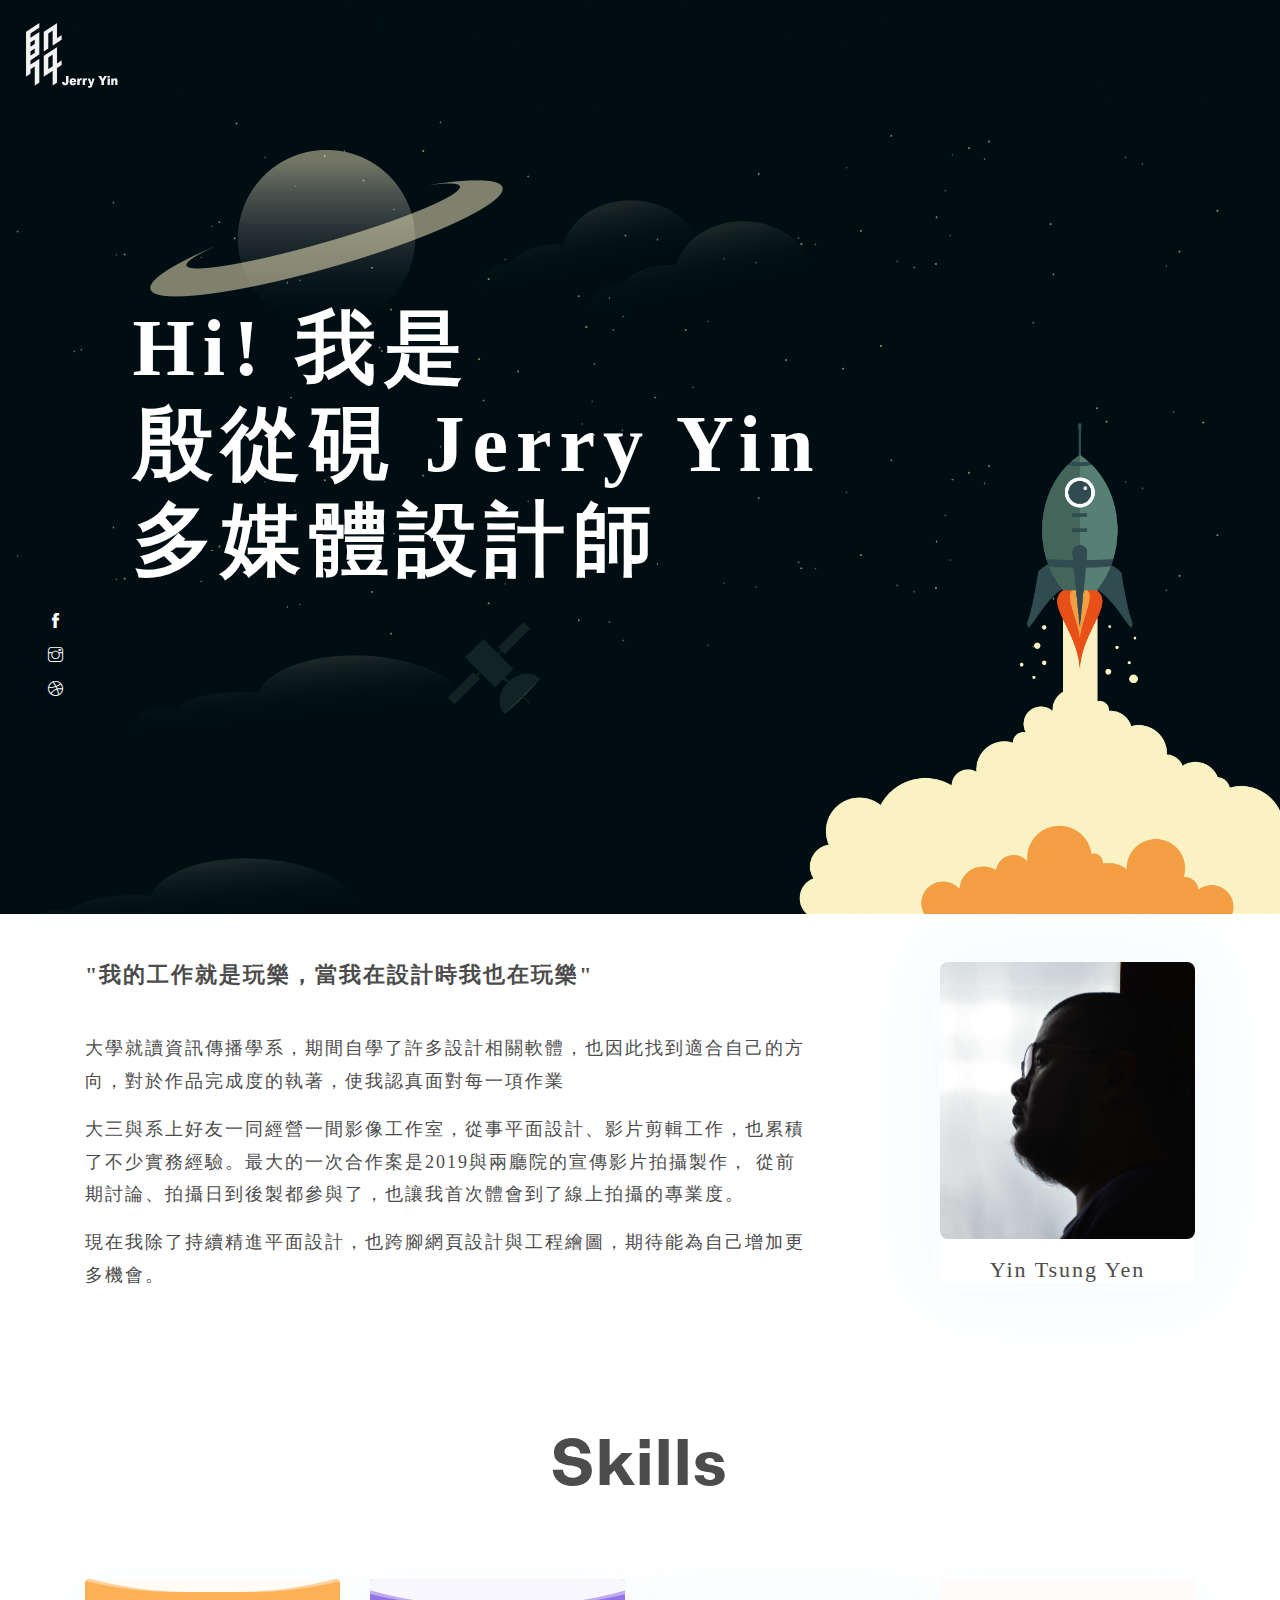
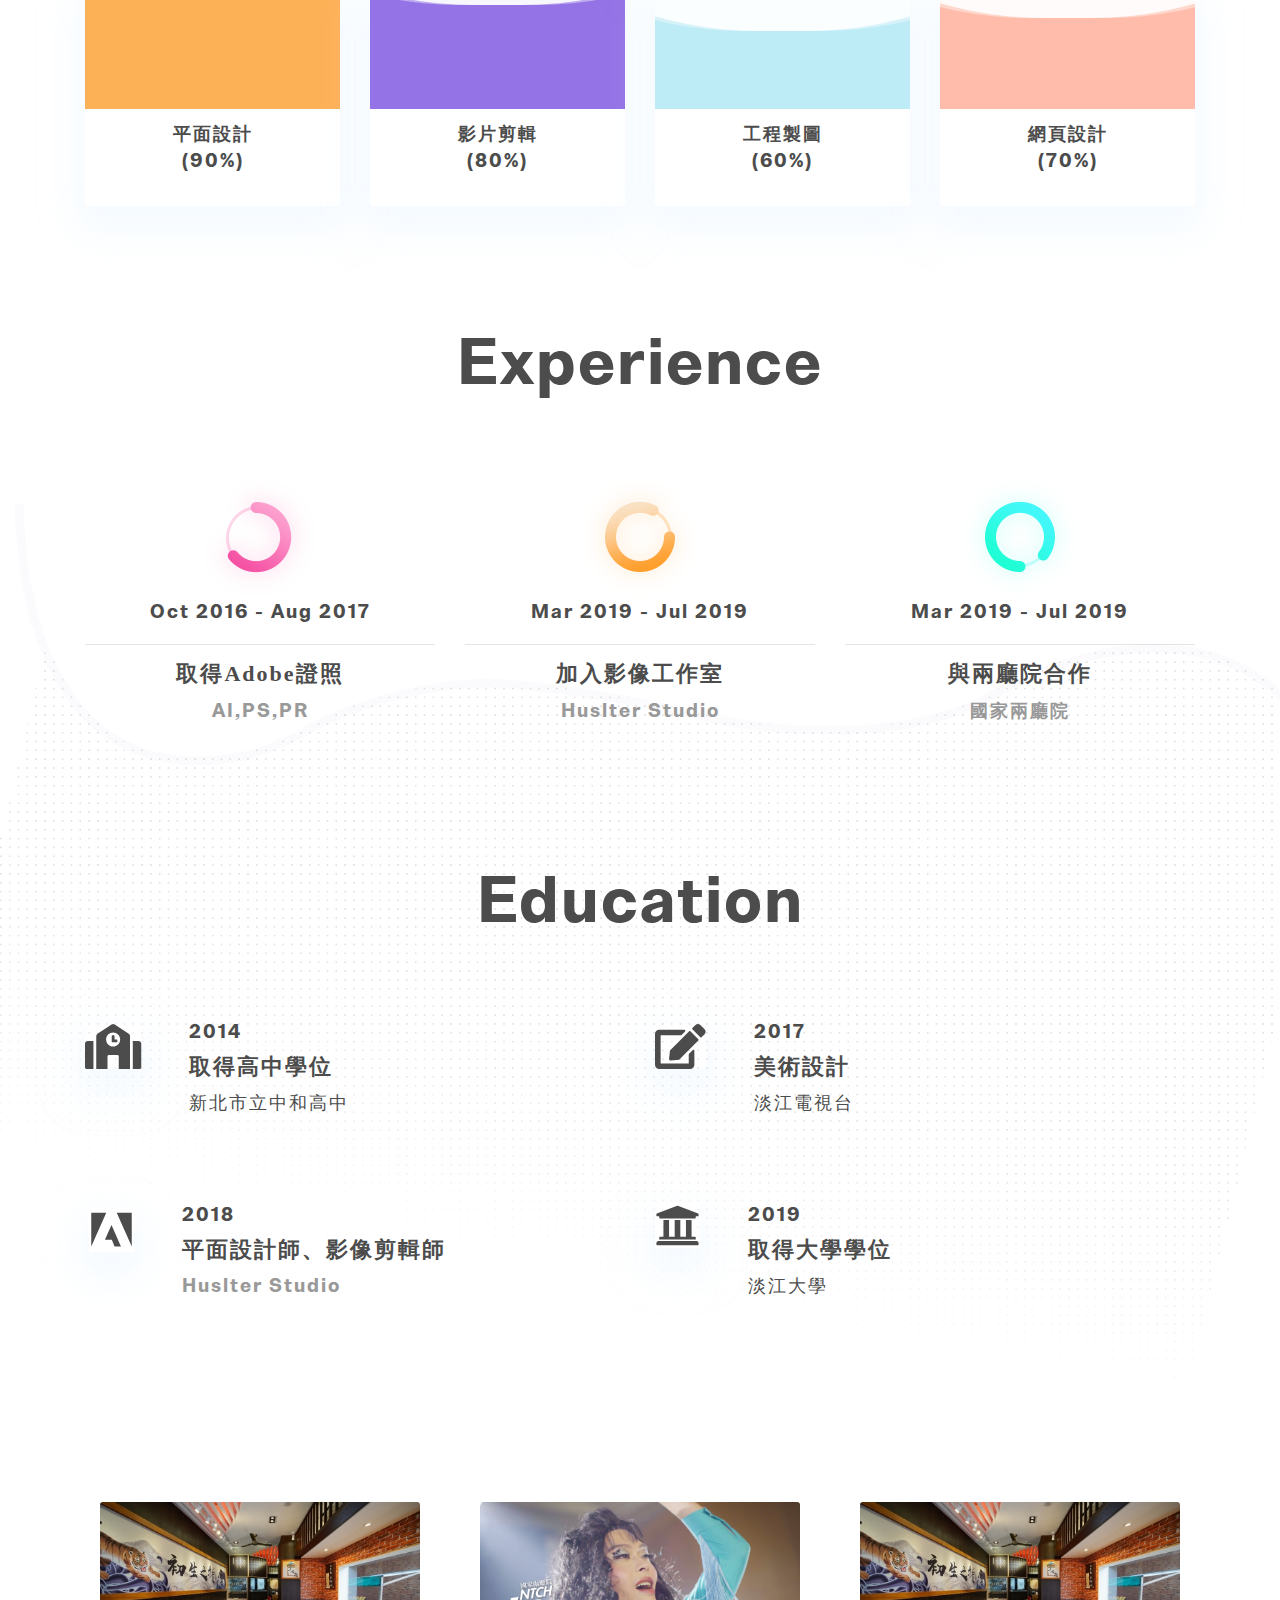
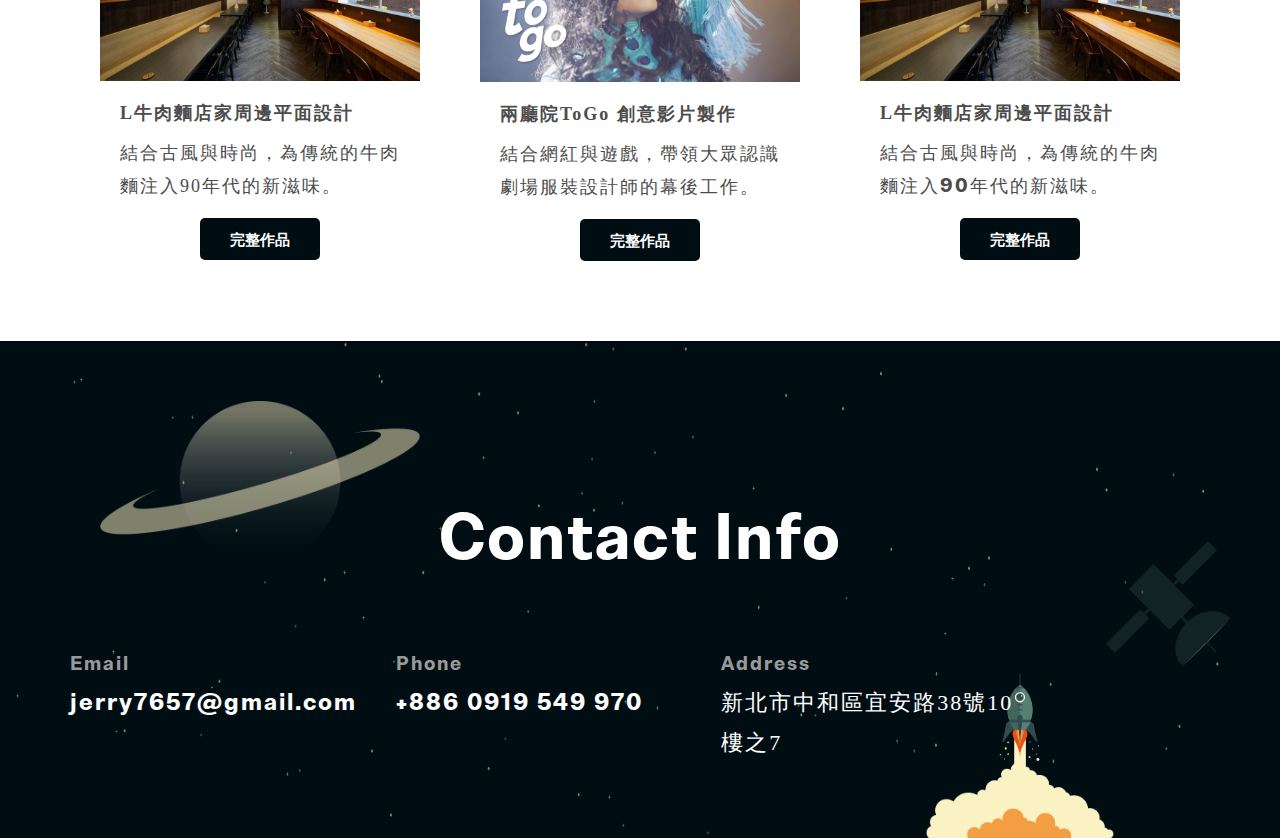
==== commit 4d7e99fb: "Update index.html" ====
--- a/index.html
+++ b/index.html
@@ -104,7 +104,7 @@
       <div class="col-md-1 col-sm-3 col"></div>
       <div class="col-md-3 col-sm-6 text-center drag-lg-top mt-lg-0">
         <div class="shadow-down mb-4">
-          <img src="images/about/author.jpg" alt="Responsive image" class="img-fluid rounded-lg">
+          <img src="images/about/author.JPG" alt="Responsive image" class="img-fluid rounded-lg">
           <br>
           <br>
         <h4 class="font-secondary">Yin Tsung Yen</h4>
@@ -485,4 +485,4 @@
 
 
 </body>
-</html>+</html>
